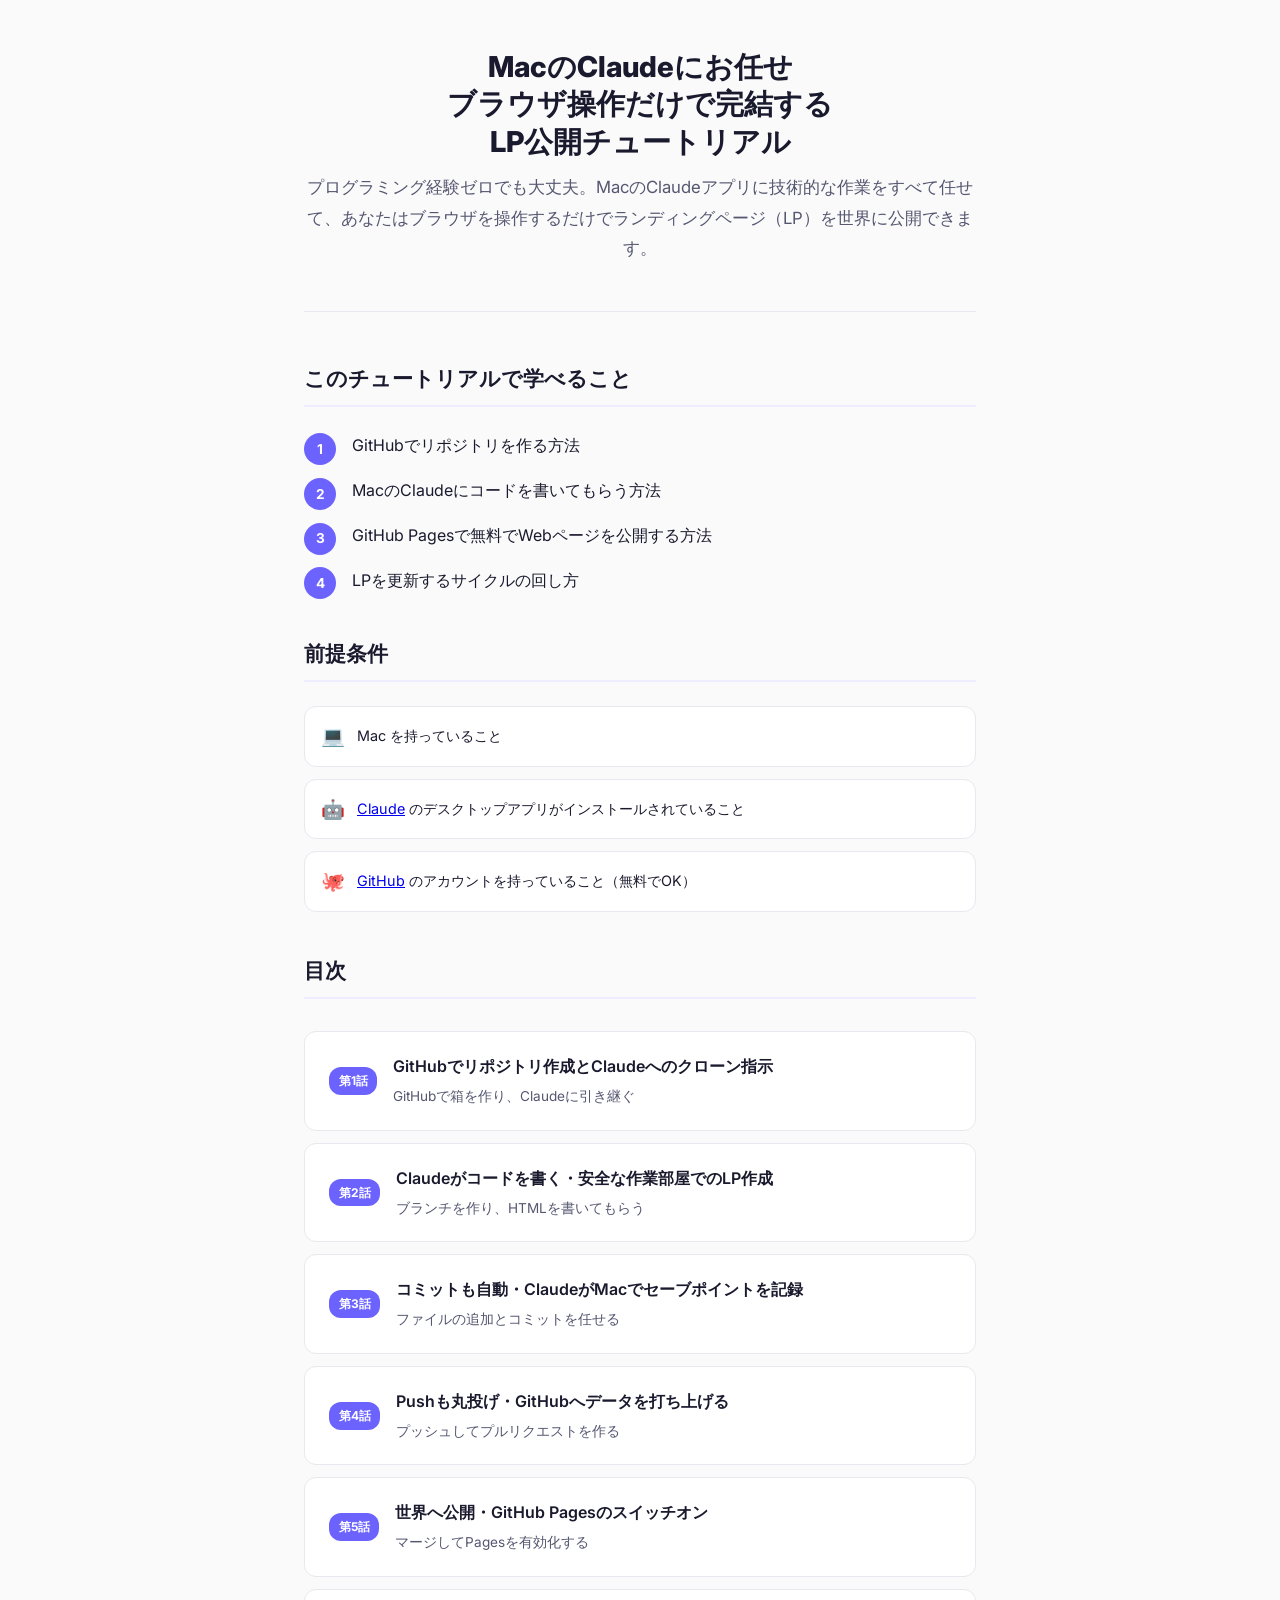
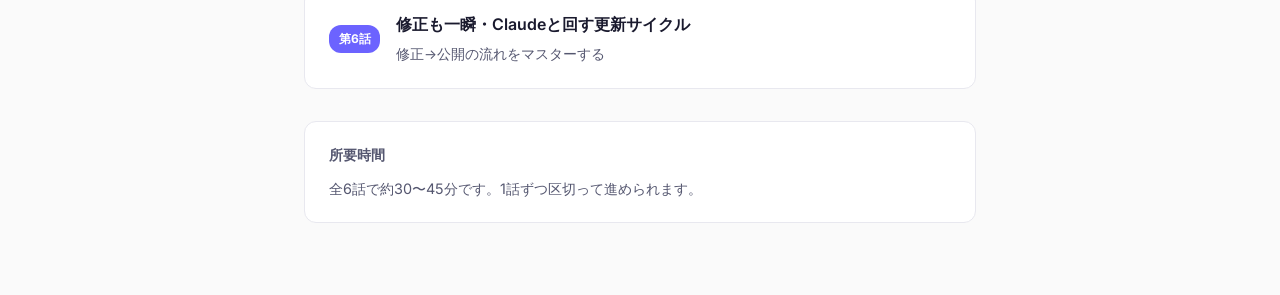
==== index.html @ 0d797222 "チュートリアルをHTML化してGitHub Pages対応 MDからHTMLに変換。共通CSSで統一デザイン適用。 index.html + ep01〜ep06.html + style.css の構" ====
<!DOCTYPE html>
<html lang="ja">
<head>
  <meta charset="UTF-8">
  <meta name="viewport" content="width=device-width, initial-scale=1.0">
  <title>MacのClaudeにお任せ・ブラウザ操作だけで完結するLP公開チュートリアル</title>
  <link rel="stylesheet" href="style.css">
  <link rel="preconnect" href="https://fonts.googleapis.com">
  <link href="https://fonts.googleapis.com/css2?family=Inter:wght@400;600;700;800&family=JetBrains+Mono:wght@400;700&display=swap" rel="stylesheet">
</head>
<body>
  <div class="container">
    <header class="site-header">
      <h1>MacのClaudeにお任せ<br>ブラウザ操作だけで完結する<br>LP公開チュートリアル</h1>
      <p class="subtitle">プログラミング経験ゼロでも大丈夫。MacのClaudeアプリに技術的な作業をすべて任せて、あなたはブラウザを操作するだけでランディングページ（LP）を世界に公開できます。</p>
    </header>

    <h2>このチュートリアルで学べること</h2>
    <ul class="steps">
      <li>GitHubでリポジトリを作る方法</li>
      <li>MacのClaudeにコードを書いてもらう方法</li>
      <li>GitHub Pagesで無料でWebページを公開する方法</li>
      <li>LPを更新するサイクルの回し方</li>
    </ul>

    <h2>前提条件</h2>
    <div class="prereq">
      <div class="prereq-item">
        <span class="icon">💻</span>
        <span>Mac を持っていること</span>
      </div>
      <div class="prereq-item">
        <span class="icon">🤖</span>
        <span><a href="https://claude.ai/download" target="_blank">Claude</a> のデスクトップアプリがインストールされていること</span>
      </div>
      <div class="prereq-item">
        <span class="icon">🐙</span>
        <span><a href="https://github.com" target="_blank">GitHub</a> のアカウントを持っていること（無料でOK）</span>
      </div>
    </div>

    <h2>目次</h2>
    <ul class="toc">
      <li>
        <a href="ep01.html">
          <span class="ep-num">第1話</span>
          <span>
            <span class="ep-title">GitHubでリポジトリ作成とClaudeへのクローン指示</span><br>
            <span class="ep-desc">GitHubで箱を作り、Claudeに引き継ぐ</span>
          </span>
        </a>
      </li>
      <li>
        <a href="ep02.html">
          <span class="ep-num">第2話</span>
          <span>
            <span class="ep-title">Claudeがコードを書く・安全な作業部屋でのLP作成</span><br>
            <span class="ep-desc">ブランチを作り、HTMLを書いてもらう</span>
          </span>
        </a>
      </li>
      <li>
        <a href="ep03.html">
          <span class="ep-num">第3話</span>
          <span>
            <span class="ep-title">コミットも自動・ClaudeがMacでセーブポイントを記録</span><br>
            <span class="ep-desc">ファイルの追加とコミットを任せる</span>
          </span>
        </a>
      </li>
      <li>
        <a href="ep04.html">
          <span class="ep-num">第4話</span>
          <span>
            <span class="ep-title">Pushも丸投げ・GitHubへデータを打ち上げる</span><br>
            <span class="ep-desc">プッシュしてプルリクエストを作る</span>
          </span>
        </a>
      </li>
      <li>
        <a href="ep05.html">
          <span class="ep-num">第5話</span>
          <span>
            <span class="ep-title">世界へ公開・GitHub Pagesのスイッチオン</span><br>
            <span class="ep-desc">マージしてPagesを有効化する</span>
          </span>
        </a>
      </li>
      <li>
        <a href="ep06.html">
          <span class="ep-num">第6話</span>
          <span>
            <span class="ep-title">修正も一瞬・Claudeと回す更新サイクル</span><br>
            <span class="ep-desc">修正→公開の流れをマスターする</span>
          </span>
        </a>
      </li>
    </ul>

    <div class="note">
      <p class="note-title">所要時間</p>
      <p>全6話で約30〜45分です。1話ずつ区切って進められます。</p>
    </div>
  </div>
</body>
</html>
---- style.css ----
:root {
  --color-bg: #fafafa;
  --color-surface: #ffffff;
  --color-text: #1a1a2e;
  --color-text-muted: #555770;
  --color-primary: #6c63ff;
  --color-primary-light: #eeedff;
  --color-accent: #ff6584;
  --color-border: #e8e8ef;
  --color-code-bg: #f4f4f8;
  --font-sans: "Inter", -apple-system, BlinkMacSystemFont, "Segoe UI", sans-serif;
  --font-mono: "JetBrains Mono", "Fira Code", monospace;
  --max-width: 720px;
  --radius: 12px;
}

* {
  margin: 0;
  padding: 0;
  box-sizing: border-box;
}

html {
  scroll-behavior: smooth;
}

body {
  font-family: var(--font-sans);
  background: var(--color-bg);
  color: var(--color-text);
  line-height: 1.8;
  font-size: 16px;
}

.container {
  max-width: var(--max-width);
  margin: 0 auto;
  padding: 3rem 1.5rem;
}

/* Header */
.site-header {
  text-align: center;
  margin-bottom: 3rem;
  padding-bottom: 2rem;
  border-bottom: 1px solid var(--color-border);
}

.site-header h1 {
  font-size: 1.8rem;
  font-weight: 800;
  line-height: 1.3;
  margin-bottom: 0.75rem;
}

.site-header .subtitle {
  color: var(--color-text-muted);
  font-size: 1.05rem;
}

/* Episode header */
.ep-header {
  margin-bottom: 2.5rem;
}

.ep-number {
  display: inline-block;
  background: var(--color-primary);
  color: white;
  font-size: 0.8rem;
  font-weight: 700;
  padding: 0.25rem 0.75rem;
  border-radius: 20px;
  margin-bottom: 0.75rem;
}

.ep-header h1 {
  font-size: 1.6rem;
  font-weight: 800;
  line-height: 1.3;
  margin-bottom: 0.5rem;
}

.ep-header .goal {
  color: var(--color-text-muted);
  font-size: 1rem;
}

/* Sections */
h2 {
  font-size: 1.3rem;
  font-weight: 700;
  margin-top: 2.5rem;
  margin-bottom: 1rem;
  padding-bottom: 0.5rem;
  border-bottom: 2px solid var(--color-primary-light);
}

h3 {
  font-size: 1.1rem;
  font-weight: 600;
  margin-top: 1.5rem;
  margin-bottom: 0.75rem;
}

p {
  margin-bottom: 1rem;
}

/* Flow diagram */
.flow-diagram {
  background: var(--color-code-bg);
  border-radius: var(--radius);
  padding: 1.5rem;
  margin: 1.5rem 0;
  font-family: var(--font-mono);
  font-size: 0.85rem;
  line-height: 1.6;
  overflow-x: auto;
  white-space: pre;
}

/* Instruction block */
.instruction {
  background: var(--color-primary-light);
  border-left: 4px solid var(--color-primary);
  border-radius: 0 var(--radius) var(--radius) 0;
  padding: 1.25rem 1.5rem;
  margin: 1.5rem 0;
}

.instruction .label {
  font-size: 0.8rem;
  font-weight: 700;
  color: var(--color-primary);
  text-transform: uppercase;
  letter-spacing: 0.05em;
  margin-bottom: 0.5rem;
}

.instruction p {
  margin-bottom: 0;
  font-size: 0.95rem;
}

/* Note/callout */
.note {
  background: var(--color-surface);
  border: 1px solid var(--color-border);
  border-radius: var(--radius);
  padding: 1.25rem 1.5rem;
  margin: 1.5rem 0;
}

.note .note-title {
  font-weight: 700;
  font-size: 0.9rem;
  margin-bottom: 0.5rem;
}

.note p {
  font-size: 0.9rem;
  color: var(--color-text-muted);
  margin-bottom: 0;
}

/* Summary table */
.summary-table {
  width: 100%;
  border-collapse: collapse;
  margin: 1.5rem 0;
  font-size: 0.9rem;
}

.summary-table th {
  background: var(--color-primary-light);
  text-align: left;
  padding: 0.75rem 1rem;
  font-weight: 600;
}

.summary-table td {
  padding: 0.75rem 1rem;
  border-bottom: 1px solid var(--color-border);
}

/* Steps */
.steps {
  counter-reset: step;
  list-style: none;
  margin: 1.5rem 0;
}

.steps li {
  counter-increment: step;
  position: relative;
  padding-left: 3rem;
  margin-bottom: 1rem;
}

.steps li::before {
  content: counter(step);
  position: absolute;
  left: 0;
  top: 0.1rem;
  width: 2rem;
  height: 2rem;
  background: var(--color-primary);
  color: white;
  border-radius: 50%;
  display: flex;
  align-items: center;
  justify-content: center;
  font-size: 0.85rem;
  font-weight: 700;
}

/* Code inline */
code {
  font-family: var(--font-mono);
  background: var(--color-code-bg);
  padding: 0.15rem 0.4rem;
  border-radius: 4px;
  font-size: 0.85em;
}

/* Navigation */
.nav-links {
  display: flex;
  justify-content: space-between;
  align-items: center;
  margin-top: 3rem;
  padding-top: 2rem;
  border-top: 1px solid var(--color-border);
}

.nav-links a {
  color: var(--color-primary);
  text-decoration: none;
  font-weight: 600;
  font-size: 0.95rem;
  transition: opacity 0.2s;
}

.nav-links a:hover {
  opacity: 0.7;
}

/* TOC (index page) */
.toc {
  list-style: none;
  margin: 2rem 0;
}

.toc li {
  margin-bottom: 0;
}

.toc a {
  display: flex;
  align-items: center;
  gap: 1rem;
  padding: 1.25rem 1.5rem;
  background: var(--color-surface);
  border: 1px solid var(--color-border);
  border-radius: var(--radius);
  text-decoration: none;
  color: var(--color-text);
  transition: border-color 0.2s, box-shadow 0.2s;
  margin-bottom: 0.75rem;
}

.toc a:hover {
  border-color: var(--color-primary);
  box-shadow: 0 2px 12px rgba(108, 99, 255, 0.1);
}

.toc .ep-num {
  background: var(--color-primary);
  color: white;
  font-size: 0.75rem;
  font-weight: 700;
  padding: 0.2rem 0.6rem;
  border-radius: 12px;
  white-space: nowrap;
}

.toc .ep-title {
  font-weight: 600;
}

.toc .ep-desc {
  font-size: 0.85rem;
  color: var(--color-text-muted);
}

/* Prerequisites */
.prereq {
  display: flex;
  flex-direction: column;
  gap: 0.75rem;
  margin: 1.5rem 0;
}

.prereq-item {
  display: flex;
  align-items: center;
  gap: 0.75rem;
  padding: 0.75rem 1rem;
  background: var(--color-surface);
  border: 1px solid var(--color-border);
  border-radius: var(--radius);
  font-size: 0.9rem;
}

.prereq-item .icon {
  font-size: 1.2rem;
}

/* Cycle diagram */
.cycle-diagram {
  background: var(--color-surface);
  border: 1px solid var(--color-border);
  border-radius: var(--radius);
  padding: 2rem;
  margin: 2rem 0;
  text-align: center;
}

.cycle-diagram .step {
  padding: 0.5rem 0;
  font-size: 0.95rem;
}

.cycle-diagram .arrow {
  color: var(--color-primary);
  font-size: 1.2rem;
}

/* Congrats */
.congrats {
  background: linear-gradient(135deg, var(--color-primary-light), #fff0f3);
  border-radius: var(--radius);
  padding: 2rem;
  text-align: center;
  margin: 2rem 0;
}

.congrats h3 {
  margin-top: 0;
}

/* Responsive */
@media (max-width: 600px) {
  .container {
    padding: 2rem 1rem;
  }

  .site-header h1,
  .ep-header h1 {
    font-size: 1.4rem;
  }

  .nav-links {
    flex-direction: column;
    gap: 1rem;
  }
}
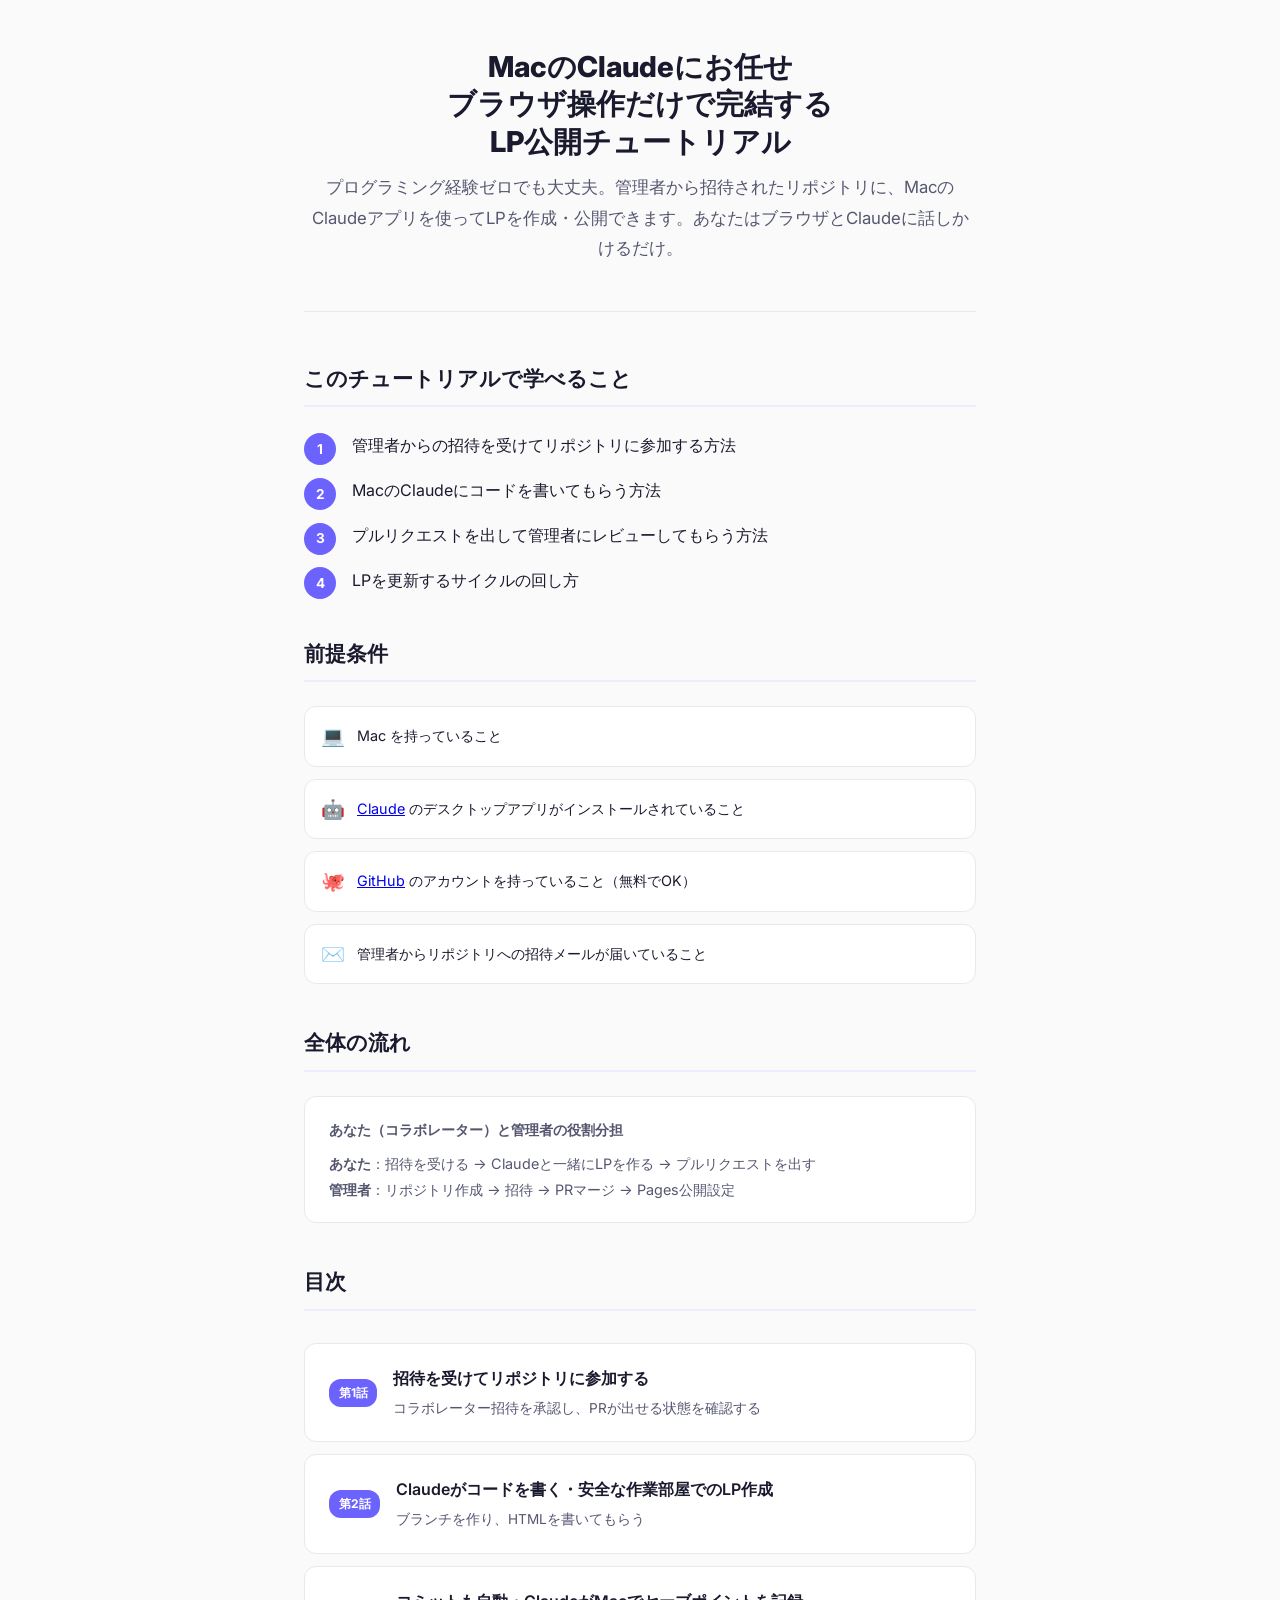
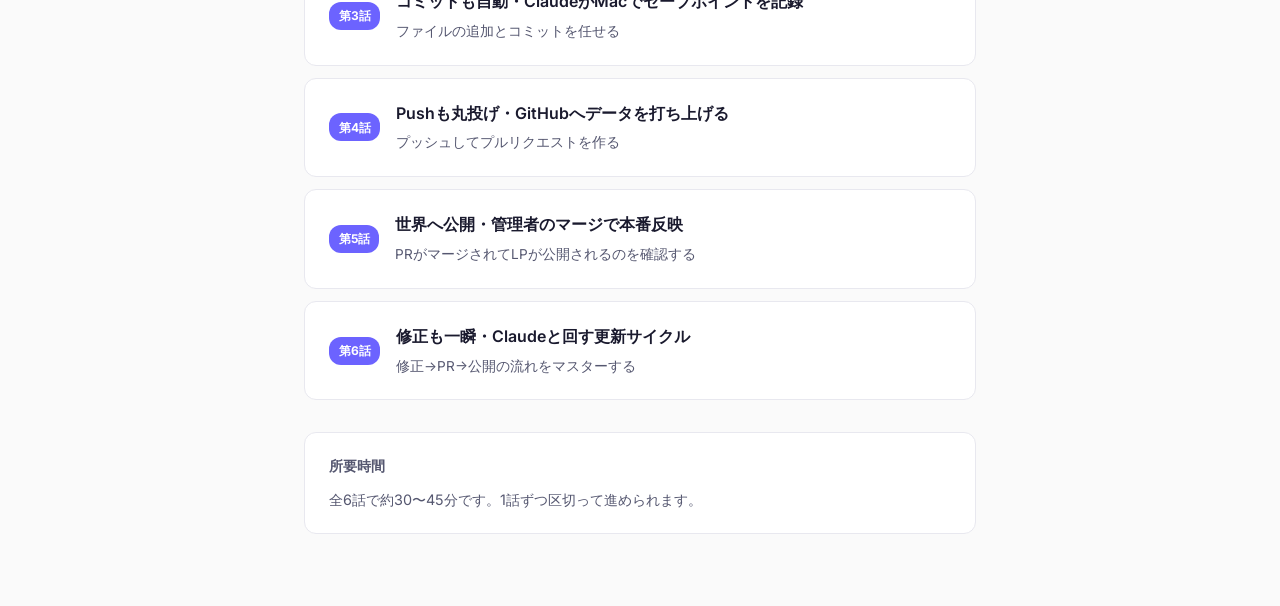
==== commit fb88ee67: "コラボレーター向けにチュートリアル内容を再構成 - 第1話: リポジトリ作成→招待承認+PR出せる状態の確認に変更 - 第4話: PR送付先をcorklab管理者に変更 - 第5話: マージ/Page" ====
--- a/index.html
+++ b/index.html
@@ -12,14 +12,14 @@
   <div class="container">
     <header class="site-header">
       <h1>MacのClaudeにお任せ<br>ブラウザ操作だけで完結する<br>LP公開チュートリアル</h1>
-      <p class="subtitle">プログラミング経験ゼロでも大丈夫。MacのClaudeアプリに技術的な作業をすべて任せて、あなたはブラウザを操作するだけでランディングページ（LP）を世界に公開できます。</p>
+      <p class="subtitle">プログラミング経験ゼロでも大丈夫。管理者から招待されたリポジトリに、MacのClaudeアプリを使ってLPを作成・公開できます。あなたはブラウザとClaudeに話しかけるだけ。</p>
     </header>
 
     <h2>このチュートリアルで学べること</h2>
     <ul class="steps">
-      <li>GitHubでリポジトリを作る方法</li>
+      <li>管理者からの招待を受けてリポジトリに参加する方法</li>
       <li>MacのClaudeにコードを書いてもらう方法</li>
-      <li>GitHub Pagesで無料でWebページを公開する方法</li>
+      <li>プルリクエストを出して管理者にレビューしてもらう方法</li>
       <li>LPを更新するサイクルの回し方</li>
     </ul>
 
@@ -37,6 +37,19 @@
         <span class="icon">🐙</span>
         <span><a href="https://github.com" target="_blank">GitHub</a> のアカウントを持っていること（無料でOK）</span>
       </div>
+      <div class="prereq-item">
+        <span class="icon">✉️</span>
+        <span>管理者からリポジトリへの招待メールが届いていること</span>
+      </div>
+    </div>
+
+    <h2>全体の流れ</h2>
+    <div class="note">
+      <p class="note-title">あなた（コラボレーター）と管理者の役割分担</p>
+      <p>
+        <strong>あなた</strong>：招待を受ける → Claudeと一緒にLPを作る → プルリクエストを出す<br>
+        <strong>管理者</strong>：リポジトリ作成 → 招待 → PRマージ → Pages公開設定
+      </p>
     </div>
 
     <h2>目次</h2>
@@ -45,8 +58,8 @@
         <a href="ep01.html">
           <span class="ep-num">第1話</span>
           <span>
-            <span class="ep-title">GitHubでリポジトリ作成とClaudeへのクローン指示</span><br>
-            <span class="ep-desc">GitHubで箱を作り、Claudeに引き継ぐ</span>
+            <span class="ep-title">招待を受けてリポジトリに参加する</span><br>
+            <span class="ep-desc">コラボレーター招待を承認し、PRが出せる状態を確認する</span>
           </span>
         </a>
       </li>
@@ -81,8 +94,8 @@
         <a href="ep05.html">
           <span class="ep-num">第5話</span>
           <span>
-            <span class="ep-title">世界へ公開・GitHub Pagesのスイッチオン</span><br>
-            <span class="ep-desc">マージしてPagesを有効化する</span>
+            <span class="ep-title">世界へ公開・管理者のマージで本番反映</span><br>
+            <span class="ep-desc">PRがマージされてLPが公開されるのを確認する</span>
           </span>
         </a>
       </li>
@@ -91,7 +104,7 @@
           <span class="ep-num">第6話</span>
           <span>
             <span class="ep-title">修正も一瞬・Claudeと回す更新サイクル</span><br>
-            <span class="ep-desc">修正→公開の流れをマスターする</span>
+            <span class="ep-desc">修正→PR→公開の流れをマスターする</span>
           </span>
         </a>
       </li>
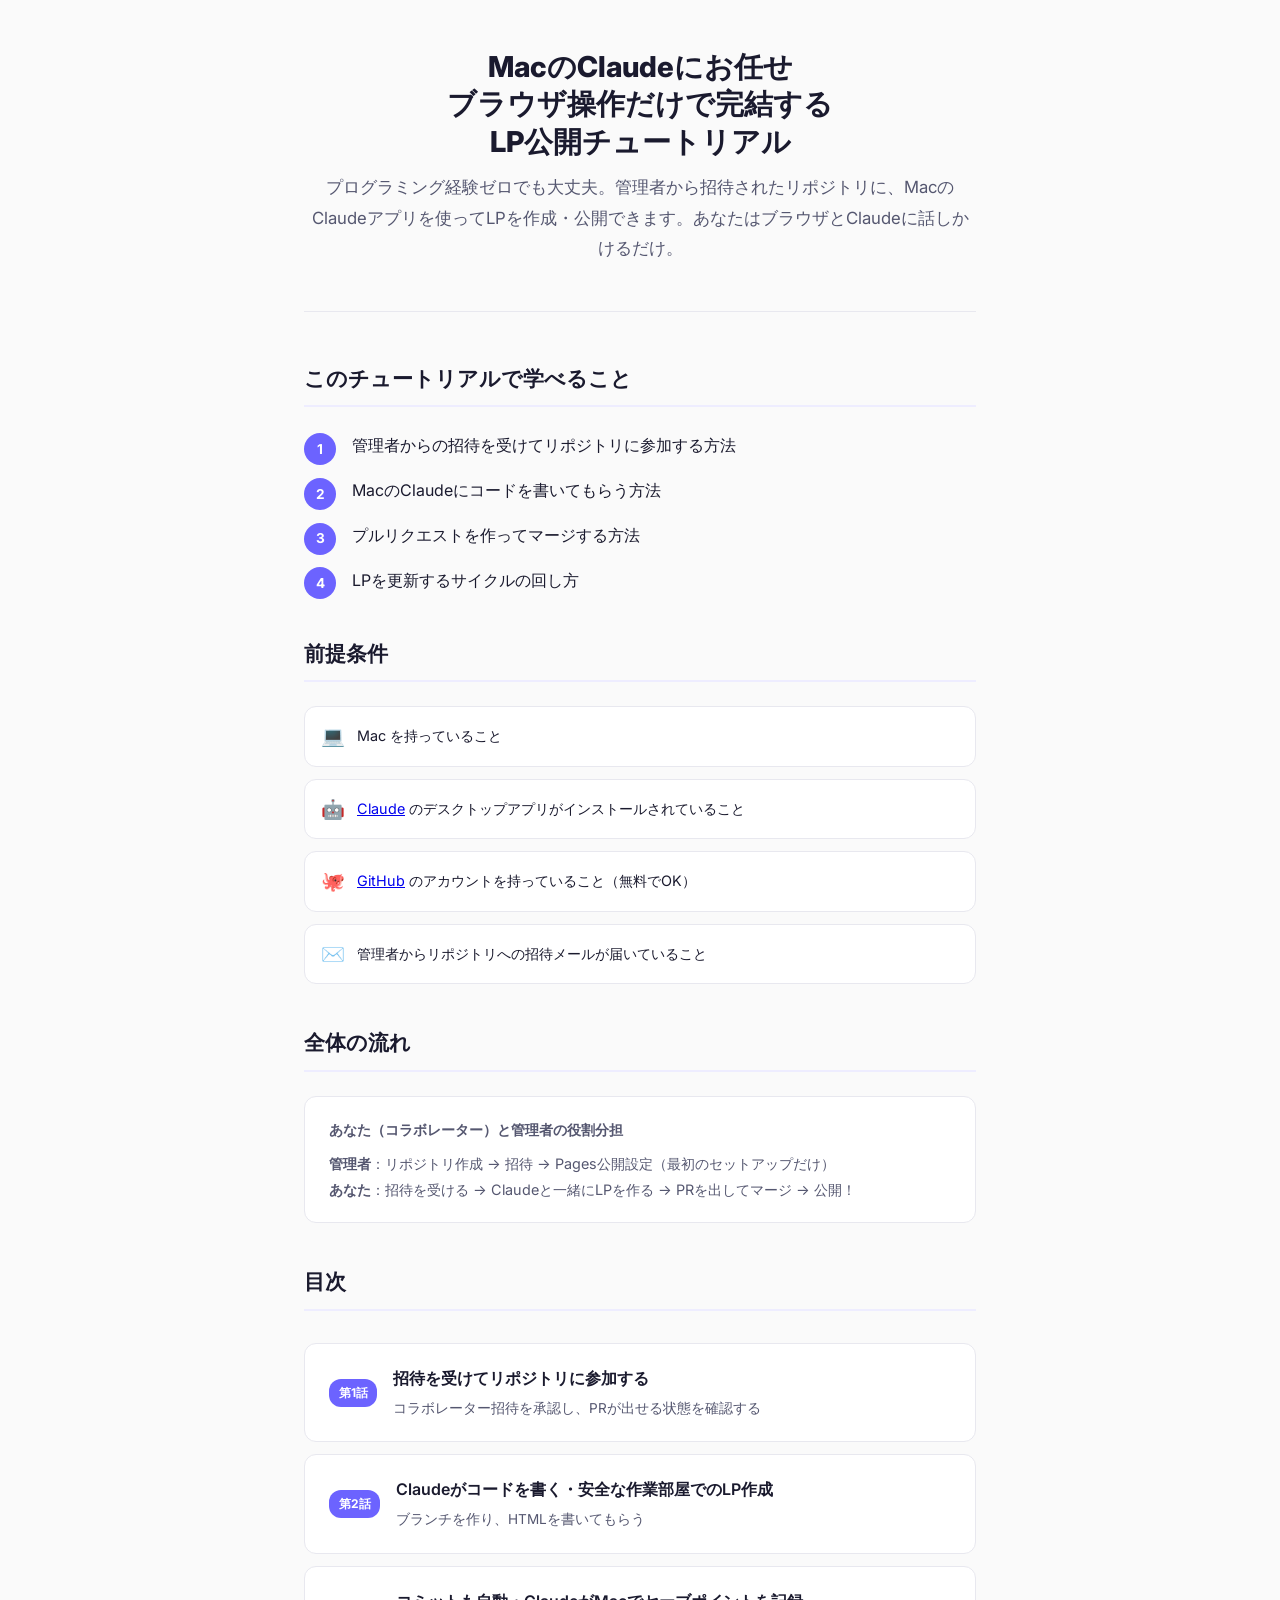
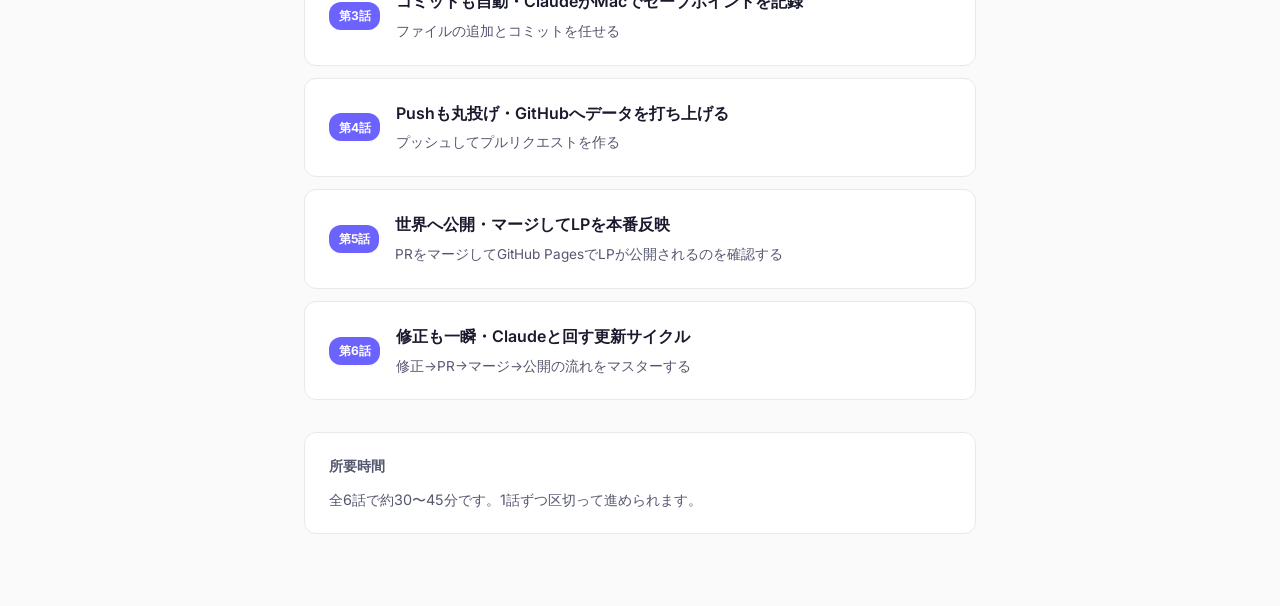
==== commit 4b6ff27d: "マージをコラボレーター自身が行う形に修正 管理者の役割は初期セットアップ（リポジトリ作成・招待・Pages設定）のみ。 PRのマージはコラボレーターが自分で行う流れに全話を通して変更。  Co-Aut" ====
--- a/index.html
+++ b/index.html
@@ -19,7 +19,7 @@
     <ul class="steps">
       <li>管理者からの招待を受けてリポジトリに参加する方法</li>
       <li>MacのClaudeにコードを書いてもらう方法</li>
-      <li>プルリクエストを出して管理者にレビューしてもらう方法</li>
+      <li>プルリクエストを作ってマージする方法</li>
       <li>LPを更新するサイクルの回し方</li>
     </ul>
 
@@ -47,8 +47,8 @@
     <div class="note">
       <p class="note-title">あなた（コラボレーター）と管理者の役割分担</p>
       <p>
-        <strong>あなた</strong>：招待を受ける → Claudeと一緒にLPを作る → プルリクエストを出す<br>
-        <strong>管理者</strong>：リポジトリ作成 → 招待 → PRマージ → Pages公開設定
+        <strong>管理者</strong>：リポジトリ作成 → 招待 → Pages公開設定（最初のセットアップだけ）<br>
+        <strong>あなた</strong>：招待を受ける → Claudeと一緒にLPを作る → PRを出してマージ → 公開！
       </p>
     </div>
 
@@ -94,8 +94,8 @@
         <a href="ep05.html">
           <span class="ep-num">第5話</span>
           <span>
-            <span class="ep-title">世界へ公開・管理者のマージで本番反映</span><br>
-            <span class="ep-desc">PRがマージされてLPが公開されるのを確認する</span>
+            <span class="ep-title">世界へ公開・マージしてLPを本番反映</span><br>
+            <span class="ep-desc">PRをマージしてGitHub PagesでLPが公開されるのを確認する</span>
           </span>
         </a>
       </li>
@@ -104,7 +104,7 @@
           <span class="ep-num">第6話</span>
           <span>
             <span class="ep-title">修正も一瞬・Claudeと回す更新サイクル</span><br>
-            <span class="ep-desc">修正→PR→公開の流れをマスターする</span>
+            <span class="ep-desc">修正→PR→マージ→公開の流れをマスターする</span>
           </span>
         </a>
       </li>
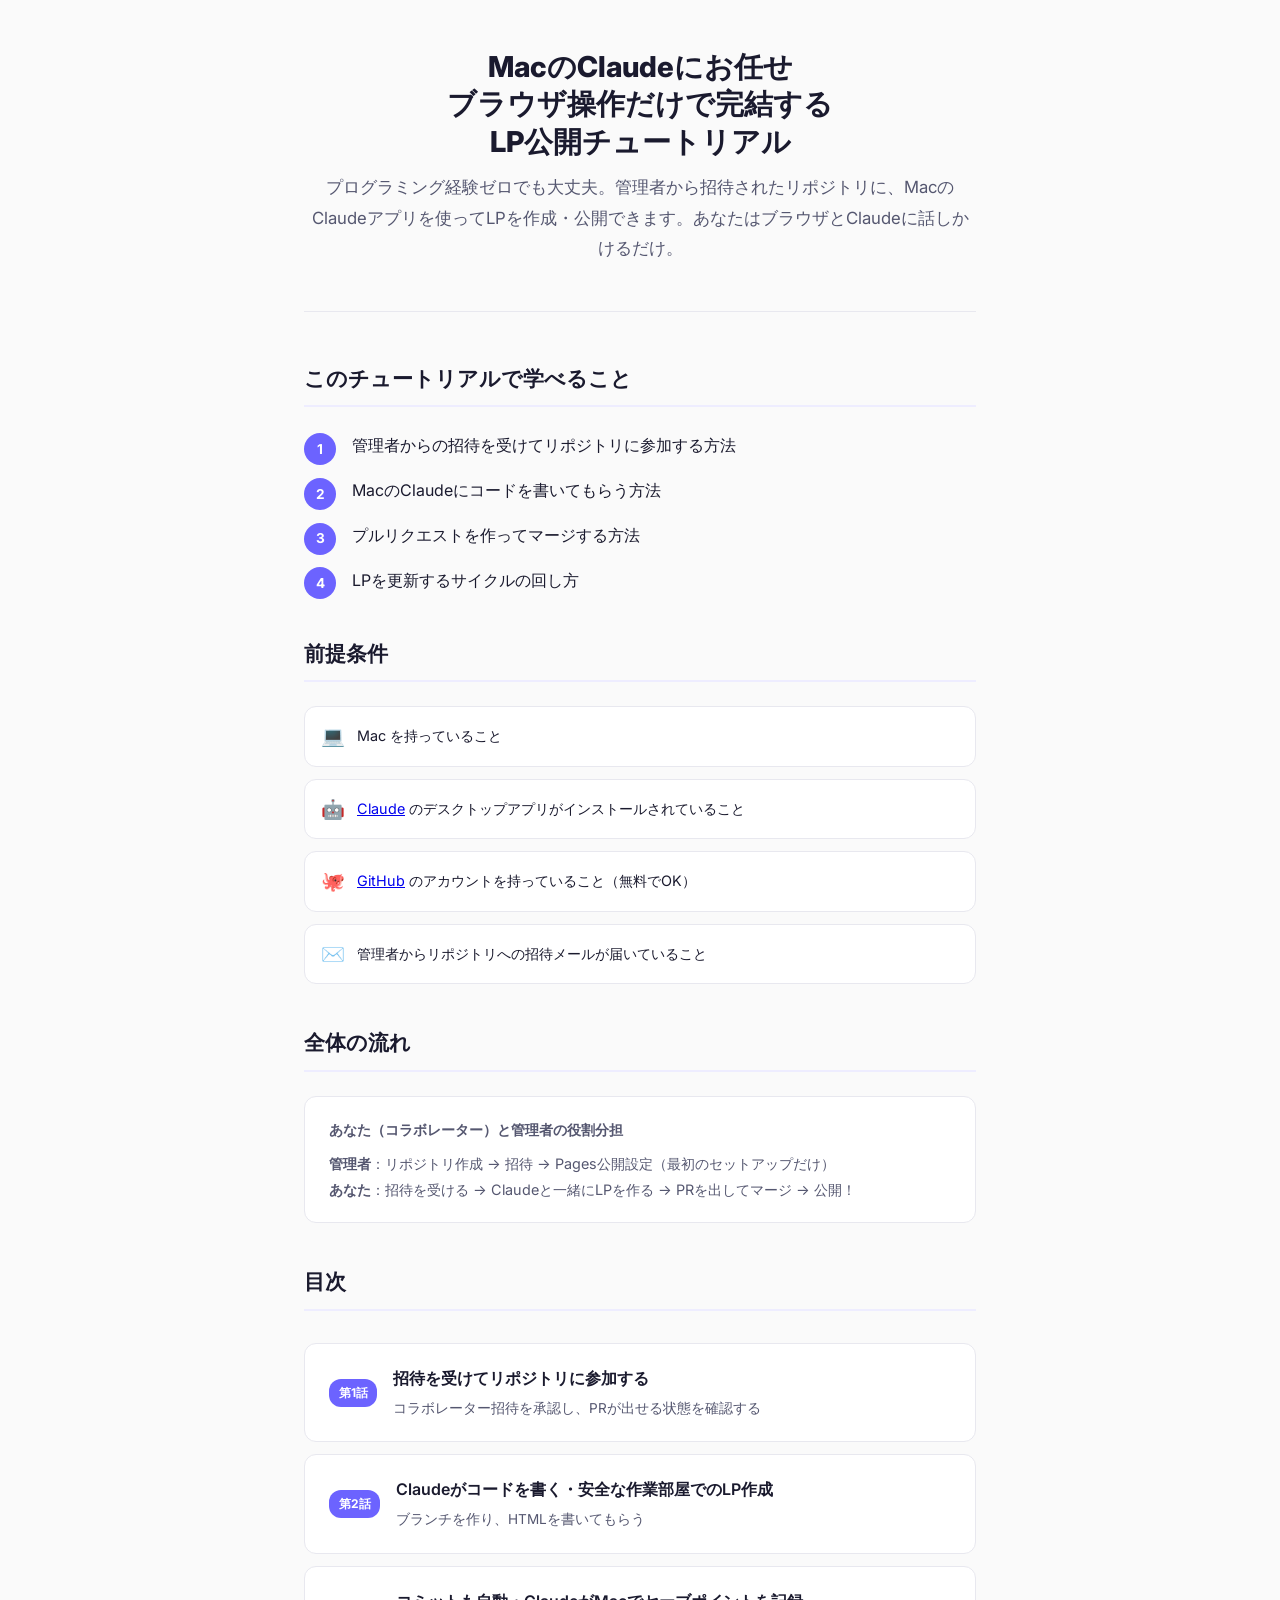
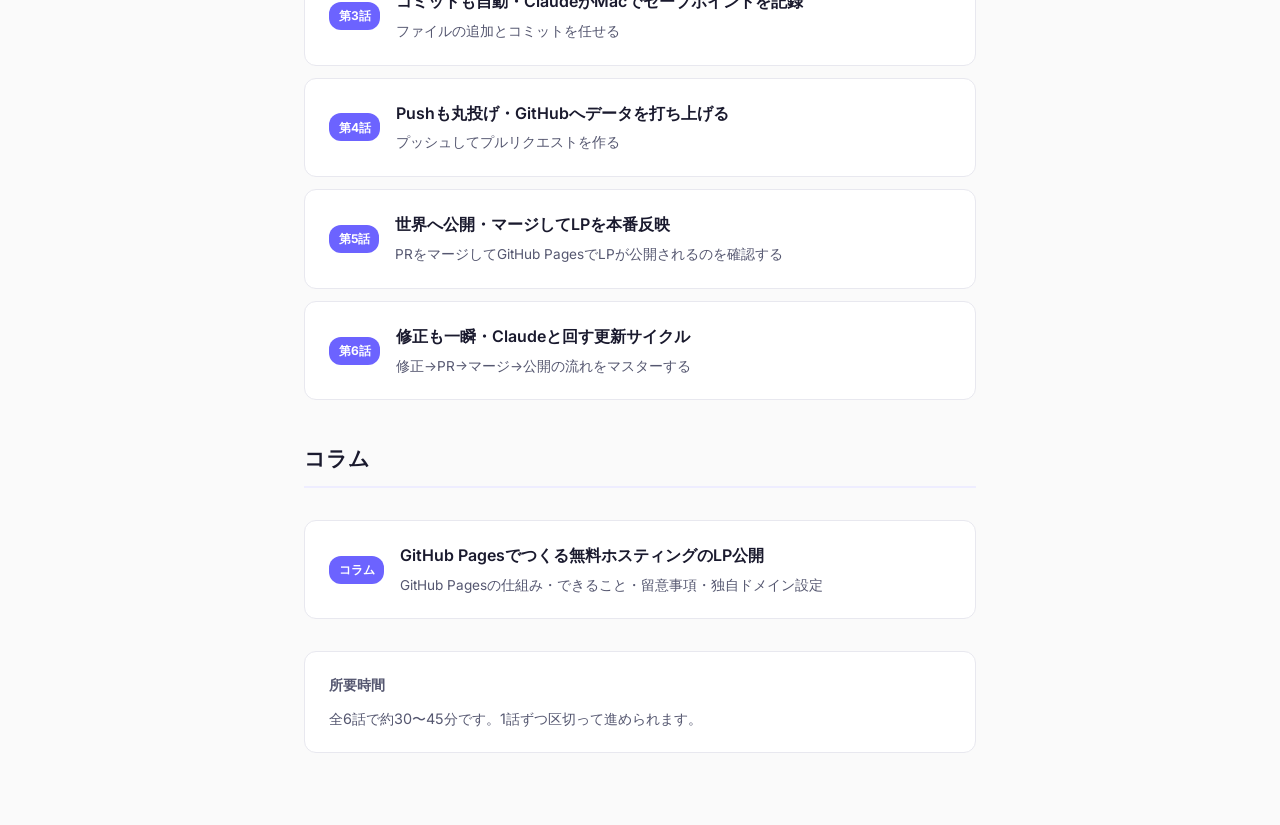
==== commit 01694c9a: "GitHub Pagesのコラムページを追加 GitHub Pagesの概要・できること・留意事項・独自ドメイン設定を 解説するコラムページを追加し、目次からリンク。  Co-Authored-By:" ====
--- a/index.html
+++ b/index.html
@@ -110,6 +110,19 @@
       </li>
     </ul>
 
+    <h2>コラム</h2>
+    <ul class="toc">
+      <li>
+        <a href="column-github-pages.html">
+          <span class="ep-num">コラム</span>
+          <span>
+            <span class="ep-title">GitHub Pagesでつくる無料ホスティングのLP公開</span><br>
+            <span class="ep-desc">GitHub Pagesの仕組み・できること・留意事項・独自ドメイン設定</span>
+          </span>
+        </a>
+      </li>
+    </ul>
+
     <div class="note">
       <p class="note-title">所要時間</p>
       <p>全6話で約30〜45分です。1話ずつ区切って進められます。</p>
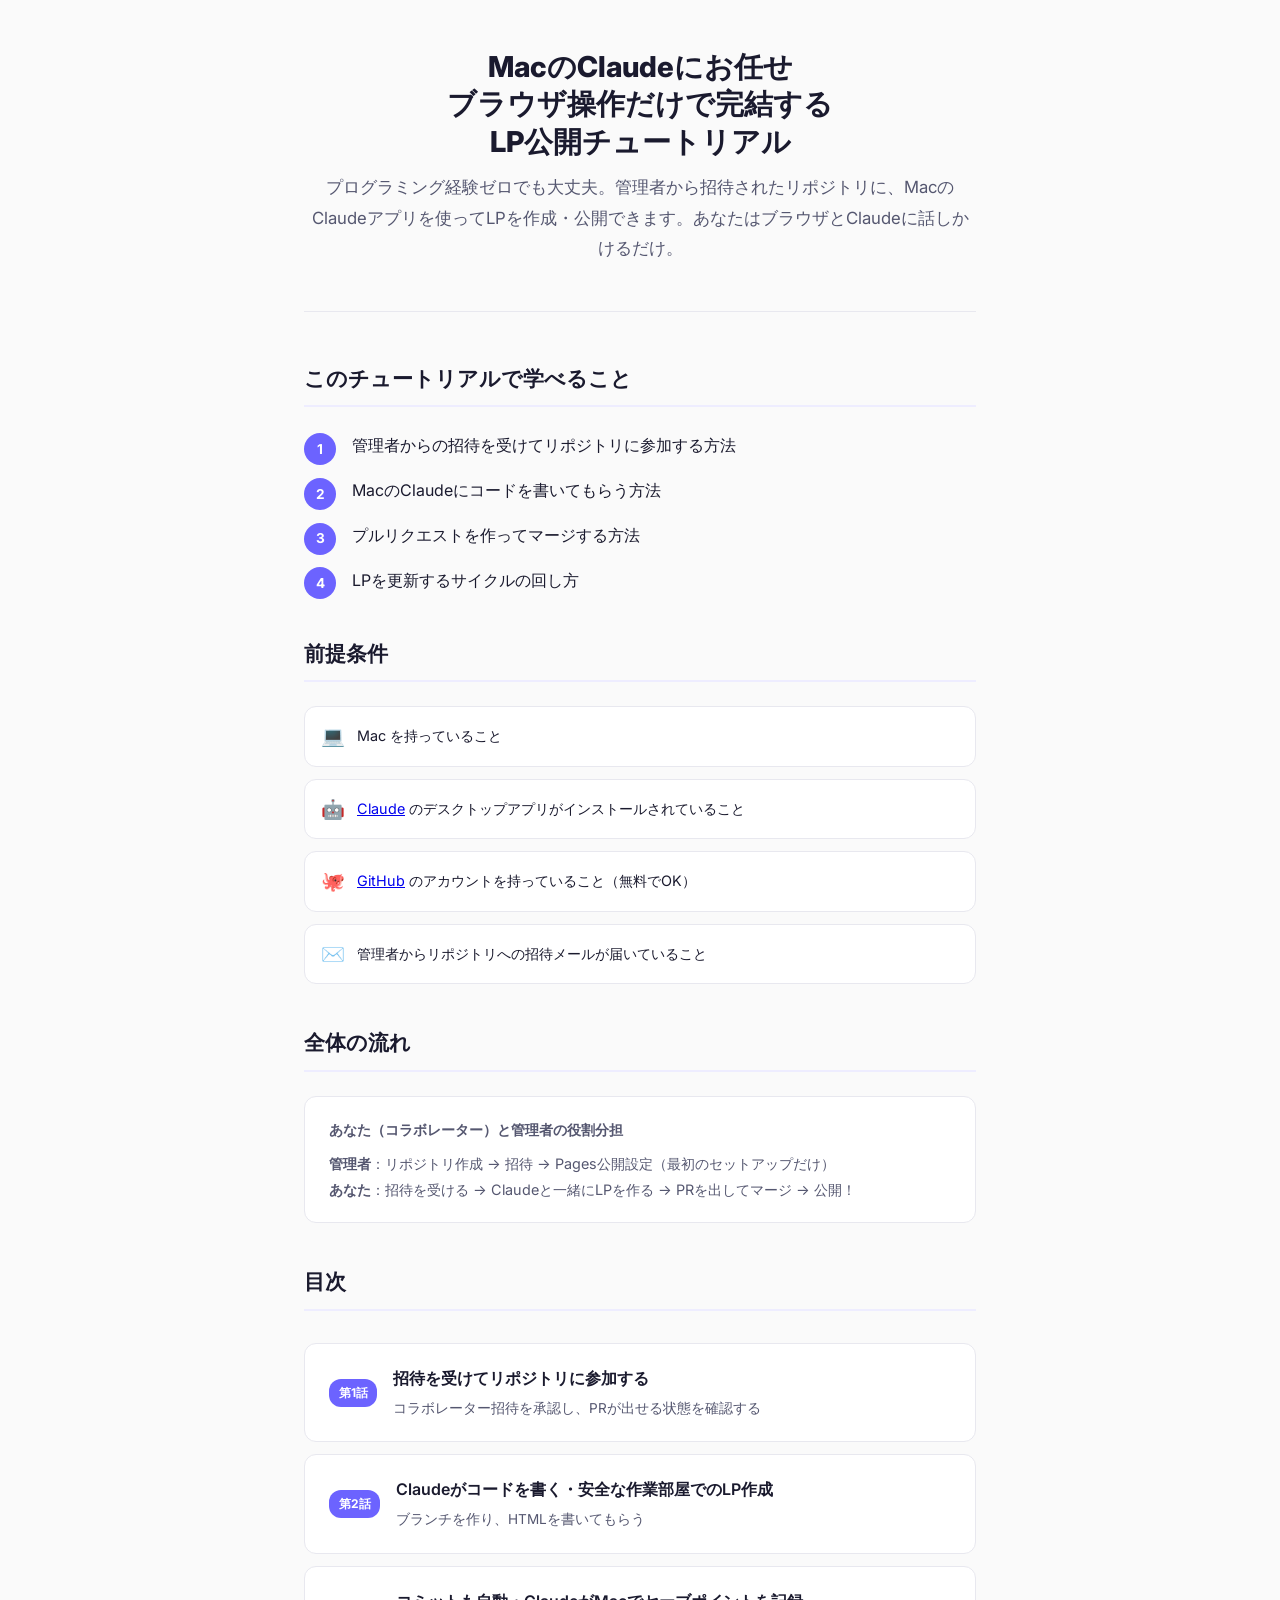
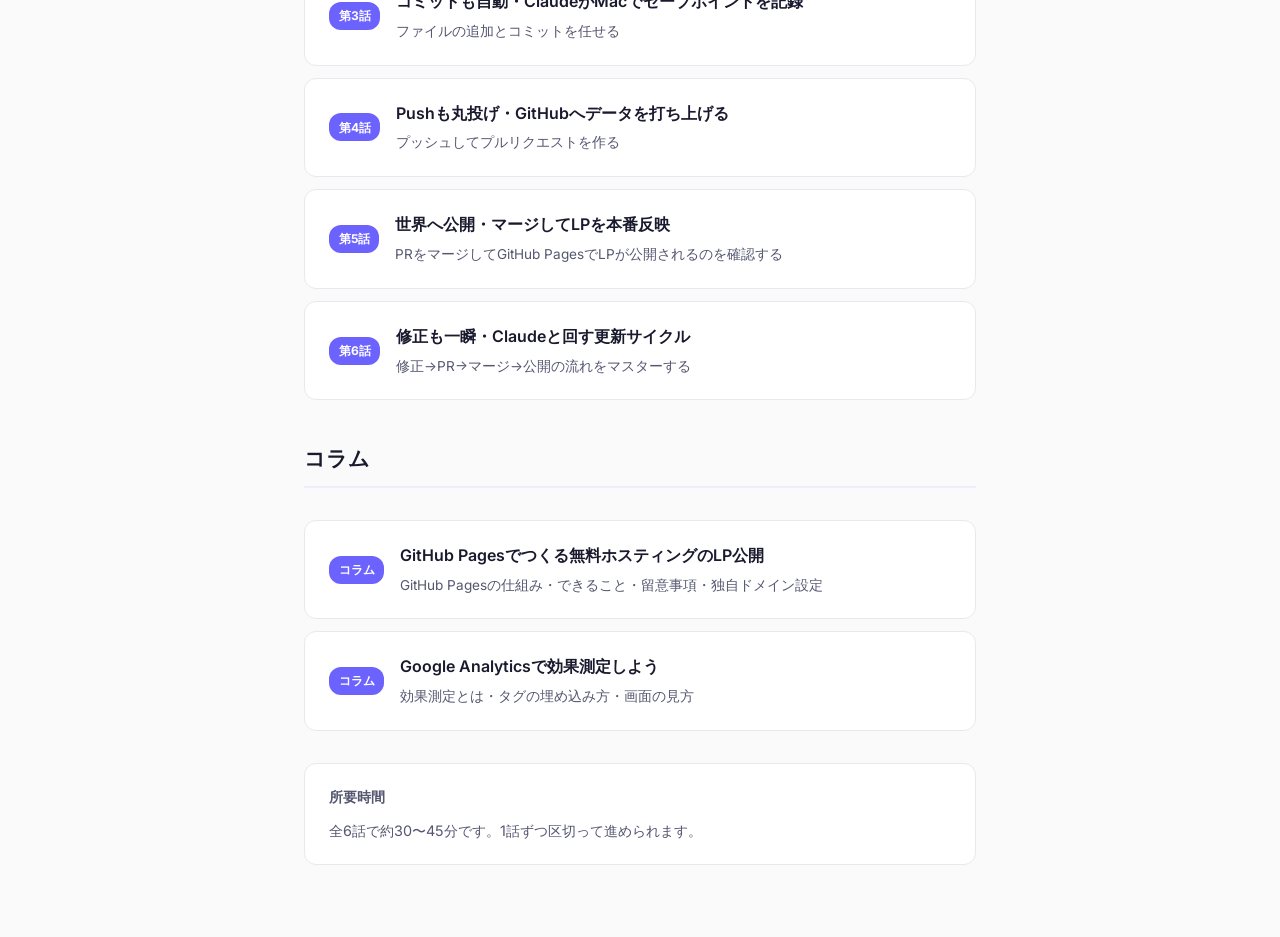
==== commit 34fbf97b: "Google Analyticsの効果測定コラムを追加 効果測定の概要・タグの埋め込み手順・GA画面の見方を解説する コラムページを追加し、目次からリンク。  Co-Authored-By: Clau" ====
--- a/index.html
+++ b/index.html
@@ -121,6 +121,15 @@
           </span>
         </a>
       </li>
+      <li>
+        <a href="column-google-analytics.html">
+          <span class="ep-num">コラム</span>
+          <span>
+            <span class="ep-title">Google Analyticsで効果測定しよう</span><br>
+            <span class="ep-desc">効果測定とは・タグの埋め込み方・画面の見方</span>
+          </span>
+        </a>
+      </li>
     </ul>
 
     <div class="note">
